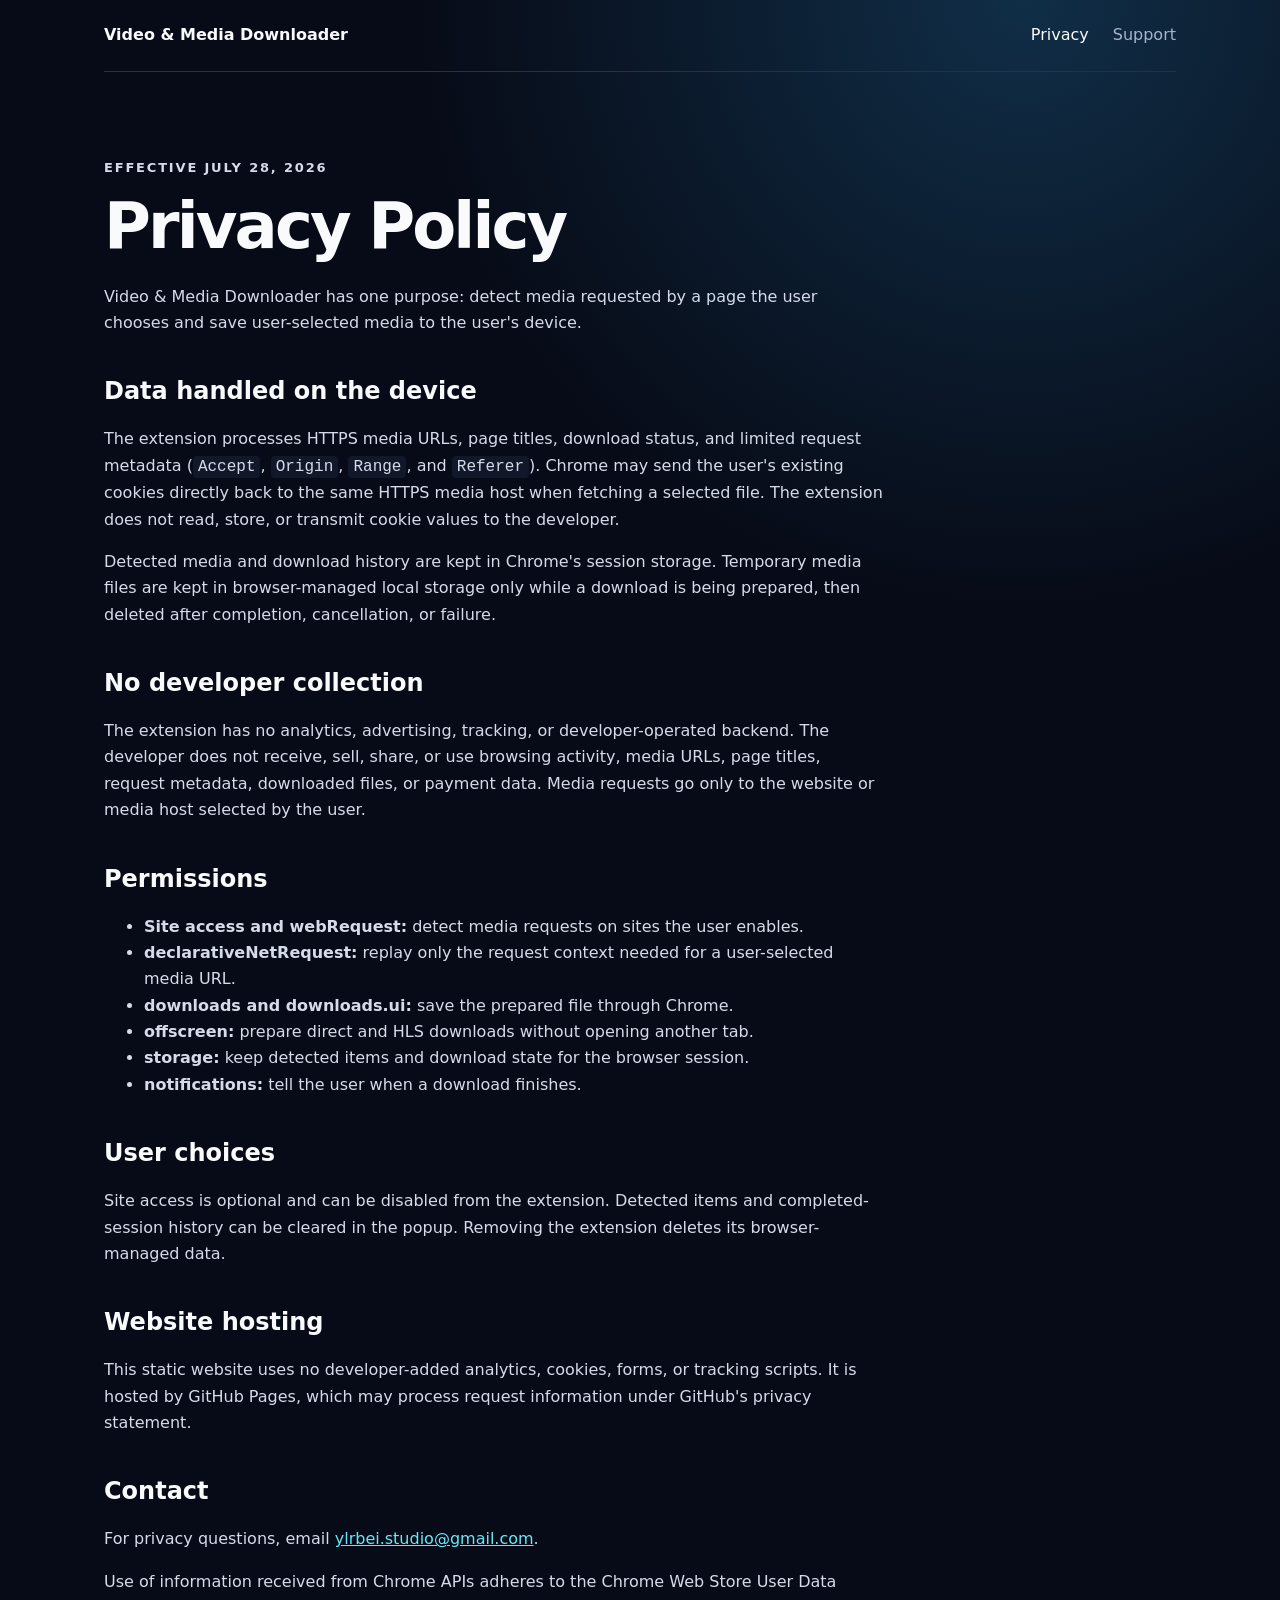
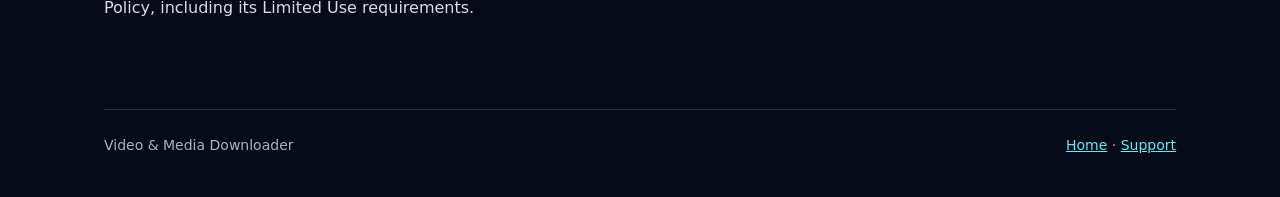
==== docs/privacy/index.html @ bb107ffa "Rename. Integrate with github pages" ====
<!doctype html>
<html lang="en">
  <head>
    <meta charset="utf-8">
    <meta name="viewport" content="width=device-width, initial-scale=1">
    <title>Privacy Policy — Video &amp; Media Downloader</title>
    <meta name="description" content="Privacy policy for the Video &amp; Media Downloader Chrome extension.">
    <link rel="canonical" href="https://jxmtoma.github.io/downloadSwift/privacy/">
    <link rel="stylesheet" href="../styles.css">
  </head>
  <body>
    <header class="site-header">
      <a class="brand" href="../">Video &amp; Media Downloader</a>
      <nav aria-label="Main navigation">
        <a aria-current="page" href="./">Privacy</a>
        <a href="../support/">Support</a>
      </nav>
    </header>

    <main class="document">
      <p class="eyebrow">Effective July 28, 2026</p>
      <h1>Privacy Policy</h1>
      <p>Video &amp; Media Downloader has one purpose: detect media requested by a page the user chooses and save user-selected media to the user's device.</p>

      <h2>Data handled on the device</h2>
      <p>The extension processes HTTPS media URLs, page titles, download status, and limited request metadata (<code>Accept</code>, <code>Origin</code>, <code>Range</code>, and <code>Referer</code>). Chrome may send the user's existing cookies directly back to the same HTTPS media host when fetching a selected file. The extension does not read, store, or transmit cookie values to the developer.</p>
      <p>Detected media and download history are kept in Chrome's session storage. Temporary media files are kept in browser-managed local storage only while a download is being prepared, then deleted after completion, cancellation, or failure.</p>

      <h2>No developer collection</h2>
      <p>The extension has no analytics, advertising, tracking, or developer-operated backend. The developer does not receive, sell, share, or use browsing activity, media URLs, page titles, request metadata, downloaded files, or payment data. Media requests go only to the website or media host selected by the user.</p>

      <h2>Permissions</h2>
      <ul>
        <li><strong>Site access and webRequest:</strong> detect media requests on sites the user enables.</li>
        <li><strong>declarativeNetRequest:</strong> replay only the request context needed for a user-selected media URL.</li>
        <li><strong>downloads and downloads.ui:</strong> save the prepared file through Chrome.</li>
        <li><strong>offscreen:</strong> prepare direct and HLS downloads without opening another tab.</li>
        <li><strong>storage:</strong> keep detected items and download state for the browser session.</li>
        <li><strong>notifications:</strong> tell the user when a download finishes.</li>
      </ul>

      <h2>User choices</h2>
      <p>Site access is optional and can be disabled from the extension. Detected items and completed-session history can be cleared in the popup. Removing the extension deletes its browser-managed data.</p>

      <h2>Website hosting</h2>
      <p>This static website uses no developer-added analytics, cookies, forms, or tracking scripts. It is hosted by GitHub Pages, which may process request information under GitHub's privacy statement.</p>

      <h2>Contact</h2>
      <p>For privacy questions, email <a href="mailto:ylrbei.studio@gmail.com">ylrbei.studio@gmail.com</a>.</p>
      <p>Use of information received from Chrome APIs adheres to the Chrome Web Store User Data Policy, including its Limited Use requirements.</p>
    </main>

    <footer>
      <span>Video &amp; Media Downloader</span>
      <span><a href="../">Home</a> · <a href="../support/">Support</a></span>
    </footer>
  </body>
</html>
---- docs/styles.css ----
:root {
  color-scheme: dark;
  --accent: #67e8f9;
  --border: #25304a;
  --muted: #a8b3cf;
  --panel: #11182a;
  --text: #f8fafc;
}

* { box-sizing: border-box; }

body {
  background: radial-gradient(circle at 80% 0, #102e47 0, #070b17 38rem);
  color: var(--text);
  font: 16px/1.65 system-ui, -apple-system, BlinkMacSystemFont, "Segoe UI", sans-serif;
  margin: 0 auto;
  max-width: 1120px;
  min-height: 100vh;
  padding: 0 24px;
}

a { color: var(--accent); }

.site-header,
footer {
  align-items: center;
  display: flex;
  justify-content: space-between;
}

.site-header {
  border-bottom: 1px solid var(--border);
  min-height: 72px;
}

.brand {
  color: var(--text);
  font-weight: 750;
  text-decoration: none;
}

nav { display: flex; gap: 24px; }
nav a { color: var(--muted); text-decoration: none; }
nav a:hover,
nav a[aria-current="page"] { color: var(--text); }

main { padding: 72px 0; }

.hero { max-width: 800px; padding: 56px 0 80px; }
.eyebrow { color: var(--accent); font-size: 13px; font-weight: 750; letter-spacing: .14em; text-transform: uppercase; }
h1 { font-size: clamp(42px, 7vw, 76px); letter-spacing: -.045em; line-height: 1.02; margin: 16px 0 24px; }
h2 { line-height: 1.25; }
.lede { color: var(--muted); font-size: 20px; max-width: 720px; }

.actions { display: flex; flex-wrap: wrap; gap: 12px; margin-top: 32px; }
.button { border: 1px solid var(--border); border-radius: 10px; color: var(--text); font-weight: 700; padding: 11px 18px; text-decoration: none; }
.button.primary { background: #4f46e5; border-color: #4f46e5; }

.grid { display: grid; gap: 16px; grid-template-columns: repeat(3, 1fr); }
.grid article,
.notice {
  background: color-mix(in srgb, var(--panel) 90%, transparent);
  border: 1px solid var(--border);
  border-radius: 16px;
  padding: 24px;
}
.grid p,
.notice p { color: var(--muted); }
.notice { margin-top: 16px; }

.document { max-width: 780px; }
.document h1 { font-size: clamp(42px, 6vw, 64px); }
.document h2 { margin-top: 40px; }
.document p,
.document li { color: #d6dbea; }
.document code { background: var(--panel); border-radius: 4px; padding: 2px 5px; }

footer {
  border-top: 1px solid var(--border);
  color: var(--muted);
  font-size: 14px;
  padding: 24px 0 40px;
}

@media (max-width: 720px) {
  .site-header { align-items: flex-start; flex-direction: column; gap: 10px; justify-content: center; }
  main { padding-top: 40px; }
  .hero { padding-top: 32px; }
  .grid { grid-template-columns: 1fr; }
  footer { align-items: flex-start; flex-direction: column; gap: 8px; }
}
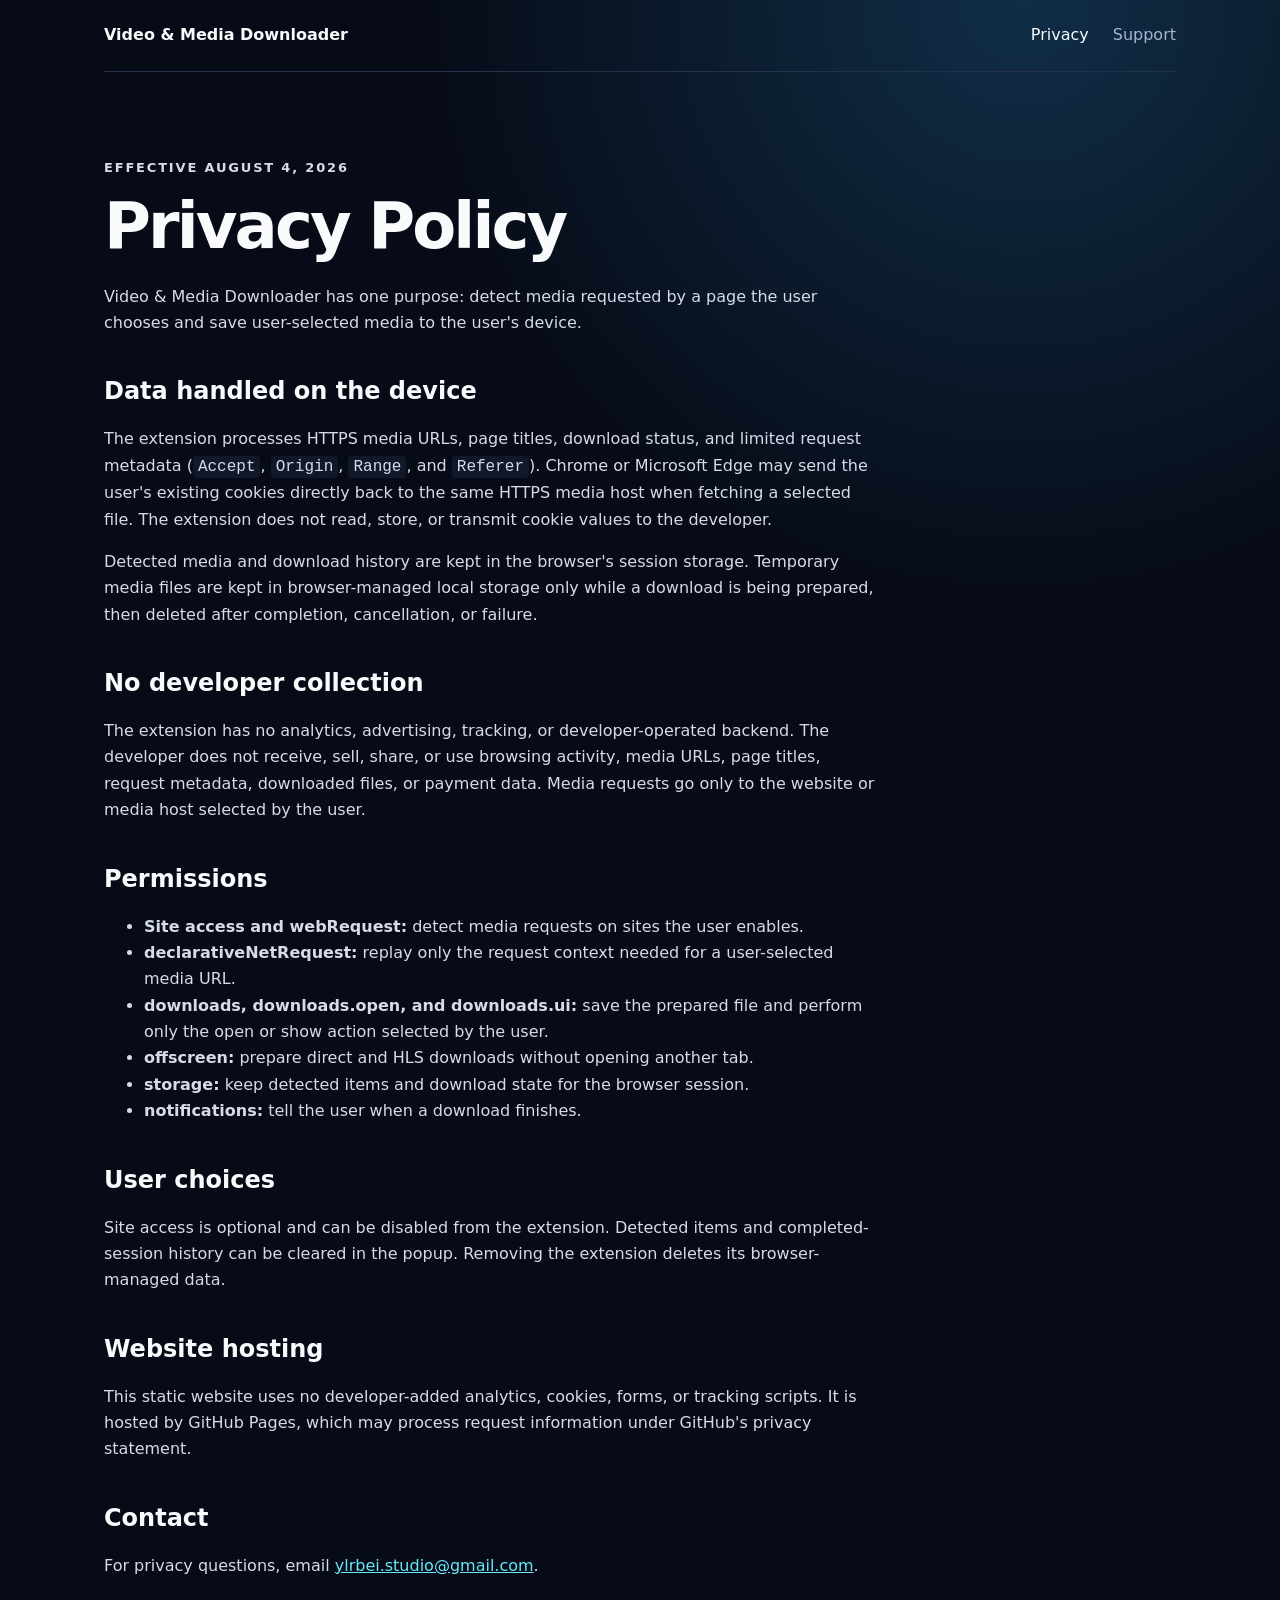
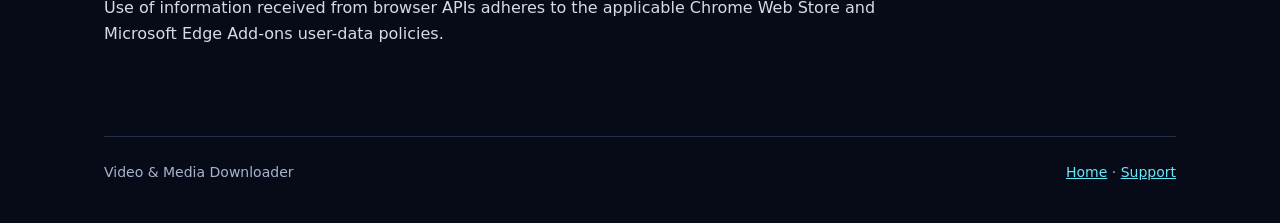
==== commit 4e761c25: "Publish 0.3.2. Support MS edge" ====
--- a/docs/privacy/index.html
+++ b/docs/privacy/index.html
@@ -4,7 +4,7 @@
     <meta charset="utf-8">
     <meta name="viewport" content="width=device-width, initial-scale=1">
     <title>Privacy Policy — Video &amp; Media Downloader</title>
-    <meta name="description" content="Privacy policy for the Video &amp; Media Downloader Chrome extension.">
+    <meta name="description" content="Privacy policy for the Video &amp; Media Downloader extension for Chrome and Microsoft Edge.">
     <link rel="canonical" href="https://jxmtoma.github.io/downloadSwift/privacy/">
     <link rel="stylesheet" href="../styles.css">
   </head>
@@ -18,13 +18,13 @@
     </header>
 
     <main class="document">
-      <p class="eyebrow">Effective July 28, 2026</p>
+      <p class="eyebrow">Effective August 4, 2026</p>
       <h1>Privacy Policy</h1>
       <p>Video &amp; Media Downloader has one purpose: detect media requested by a page the user chooses and save user-selected media to the user's device.</p>
 
       <h2>Data handled on the device</h2>
-      <p>The extension processes HTTPS media URLs, page titles, download status, and limited request metadata (<code>Accept</code>, <code>Origin</code>, <code>Range</code>, and <code>Referer</code>). Chrome may send the user's existing cookies directly back to the same HTTPS media host when fetching a selected file. The extension does not read, store, or transmit cookie values to the developer.</p>
-      <p>Detected media and download history are kept in Chrome's session storage. Temporary media files are kept in browser-managed local storage only while a download is being prepared, then deleted after completion, cancellation, or failure.</p>
+      <p>The extension processes HTTPS media URLs, page titles, download status, and limited request metadata (<code>Accept</code>, <code>Origin</code>, <code>Range</code>, and <code>Referer</code>). Chrome or Microsoft Edge may send the user's existing cookies directly back to the same HTTPS media host when fetching a selected file. The extension does not read, store, or transmit cookie values to the developer.</p>
+      <p>Detected media and download history are kept in the browser's session storage. Temporary media files are kept in browser-managed local storage only while a download is being prepared, then deleted after completion, cancellation, or failure.</p>
 
       <h2>No developer collection</h2>
       <p>The extension has no analytics, advertising, tracking, or developer-operated backend. The developer does not receive, sell, share, or use browsing activity, media URLs, page titles, request metadata, downloaded files, or payment data. Media requests go only to the website or media host selected by the user.</p>
@@ -33,7 +33,7 @@
       <ul>
         <li><strong>Site access and webRequest:</strong> detect media requests on sites the user enables.</li>
         <li><strong>declarativeNetRequest:</strong> replay only the request context needed for a user-selected media URL.</li>
-        <li><strong>downloads and downloads.ui:</strong> save the prepared file through Chrome.</li>
+        <li><strong>downloads, downloads.open, and downloads.ui:</strong> save the prepared file and perform only the open or show action selected by the user.</li>
         <li><strong>offscreen:</strong> prepare direct and HLS downloads without opening another tab.</li>
         <li><strong>storage:</strong> keep detected items and download state for the browser session.</li>
         <li><strong>notifications:</strong> tell the user when a download finishes.</li>
@@ -47,7 +47,7 @@
 
       <h2>Contact</h2>
       <p>For privacy questions, email <a href="mailto:ylrbei.studio@gmail.com">ylrbei.studio@gmail.com</a>.</p>
-      <p>Use of information received from Chrome APIs adheres to the Chrome Web Store User Data Policy, including its Limited Use requirements.</p>
+      <p>Use of information received from browser APIs adheres to the applicable Chrome Web Store and Microsoft Edge Add-ons user-data policies.</p>
     </main>
 
     <footer>
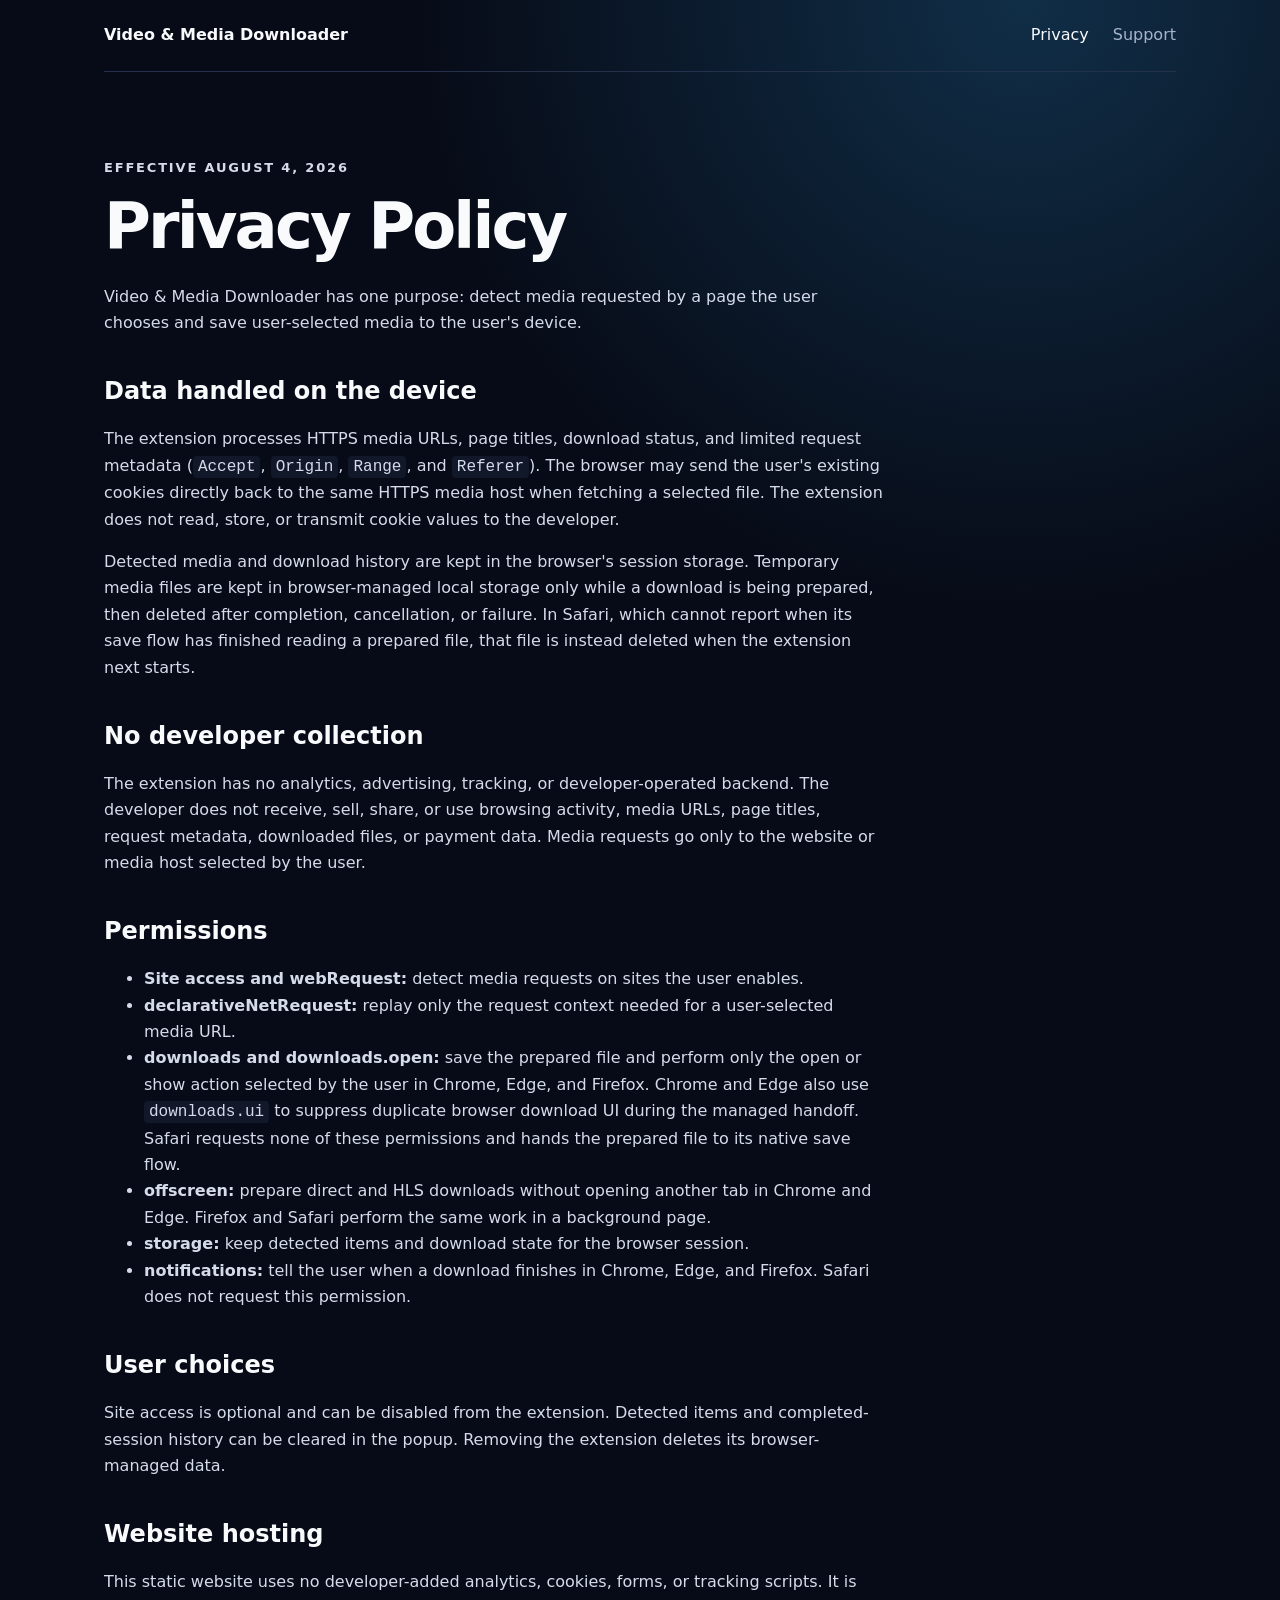
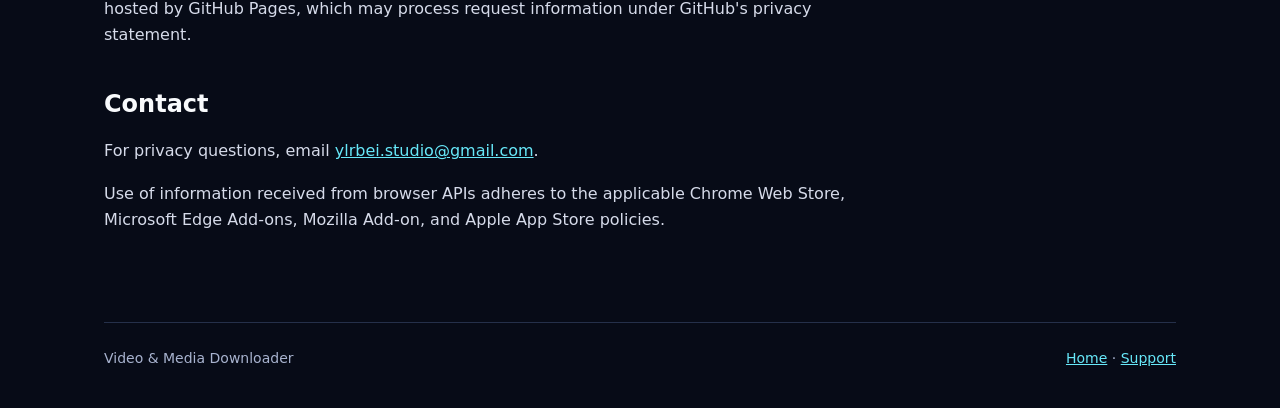
==== commit cbadc5be: "Add Firefox, Safari, DASH, bilibili, and progressive MP4 output Release 0.4.0 broadens the extension" ====
--- a/docs/privacy/index.html
+++ b/docs/privacy/index.html
@@ -4,7 +4,7 @@
     <meta charset="utf-8">
     <meta name="viewport" content="width=device-width, initial-scale=1">
     <title>Privacy Policy — Video &amp; Media Downloader</title>
-    <meta name="description" content="Privacy policy for the Video &amp; Media Downloader extension for Chrome and Microsoft Edge.">
+    <meta name="description" content="Privacy policy for the Video &amp; Media Downloader extension for Chrome, Microsoft Edge, Firefox, and Safari.">
     <link rel="canonical" href="https://jxmtoma.github.io/downloadSwift/privacy/">
     <link rel="stylesheet" href="../styles.css">
   </head>
@@ -23,8 +23,8 @@
       <p>Video &amp; Media Downloader has one purpose: detect media requested by a page the user chooses and save user-selected media to the user's device.</p>
 
       <h2>Data handled on the device</h2>
-      <p>The extension processes HTTPS media URLs, page titles, download status, and limited request metadata (<code>Accept</code>, <code>Origin</code>, <code>Range</code>, and <code>Referer</code>). Chrome or Microsoft Edge may send the user's existing cookies directly back to the same HTTPS media host when fetching a selected file. The extension does not read, store, or transmit cookie values to the developer.</p>
-      <p>Detected media and download history are kept in the browser's session storage. Temporary media files are kept in browser-managed local storage only while a download is being prepared, then deleted after completion, cancellation, or failure.</p>
+      <p>The extension processes HTTPS media URLs, page titles, download status, and limited request metadata (<code>Accept</code>, <code>Origin</code>, <code>Range</code>, and <code>Referer</code>). The browser may send the user's existing cookies directly back to the same HTTPS media host when fetching a selected file. The extension does not read, store, or transmit cookie values to the developer.</p>
+      <p>Detected media and download history are kept in the browser's session storage. Temporary media files are kept in browser-managed local storage only while a download is being prepared, then deleted after completion, cancellation, or failure. In Safari, which cannot report when its save flow has finished reading a prepared file, that file is instead deleted when the extension next starts.</p>
 
       <h2>No developer collection</h2>
       <p>The extension has no analytics, advertising, tracking, or developer-operated backend. The developer does not receive, sell, share, or use browsing activity, media URLs, page titles, request metadata, downloaded files, or payment data. Media requests go only to the website or media host selected by the user.</p>
@@ -33,10 +33,10 @@
       <ul>
         <li><strong>Site access and webRequest:</strong> detect media requests on sites the user enables.</li>
         <li><strong>declarativeNetRequest:</strong> replay only the request context needed for a user-selected media URL.</li>
-        <li><strong>downloads, downloads.open, and downloads.ui:</strong> save the prepared file and perform only the open or show action selected by the user.</li>
-        <li><strong>offscreen:</strong> prepare direct and HLS downloads without opening another tab.</li>
+        <li><strong>downloads and downloads.open:</strong> save the prepared file and perform only the open or show action selected by the user in Chrome, Edge, and Firefox. Chrome and Edge also use <code>downloads.ui</code> to suppress duplicate browser download UI during the managed handoff. Safari requests none of these permissions and hands the prepared file to its native save flow.</li>
+        <li><strong>offscreen:</strong> prepare direct and HLS downloads without opening another tab in Chrome and Edge. Firefox and Safari perform the same work in a background page.</li>
         <li><strong>storage:</strong> keep detected items and download state for the browser session.</li>
-        <li><strong>notifications:</strong> tell the user when a download finishes.</li>
+        <li><strong>notifications:</strong> tell the user when a download finishes in Chrome, Edge, and Firefox. Safari does not request this permission.</li>
       </ul>
 
       <h2>User choices</h2>
@@ -47,7 +47,7 @@
 
       <h2>Contact</h2>
       <p>For privacy questions, email <a href="mailto:ylrbei.studio@gmail.com">ylrbei.studio@gmail.com</a>.</p>
-      <p>Use of information received from browser APIs adheres to the applicable Chrome Web Store and Microsoft Edge Add-ons user-data policies.</p>
+      <p>Use of information received from browser APIs adheres to the applicable Chrome Web Store, Microsoft Edge Add-ons, Mozilla Add-on, and Apple App Store policies.</p>
     </main>
 
     <footer>
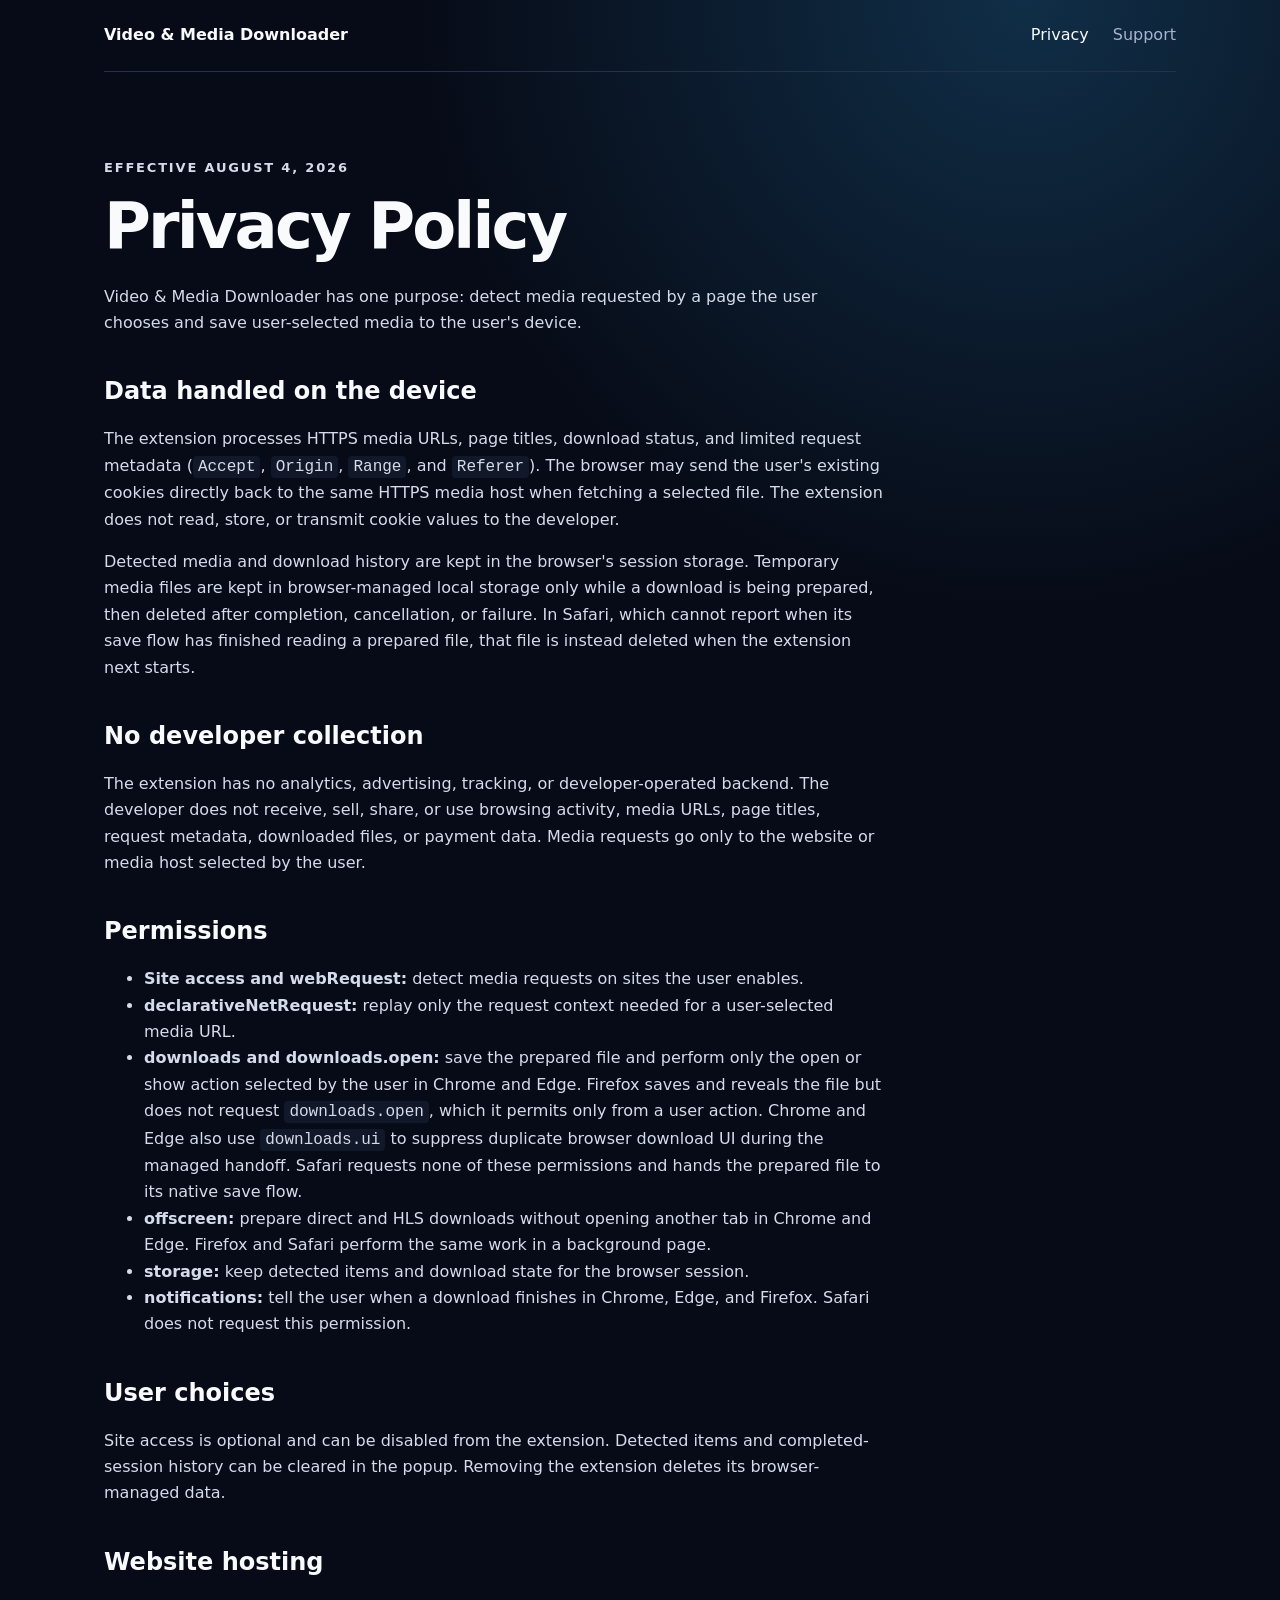
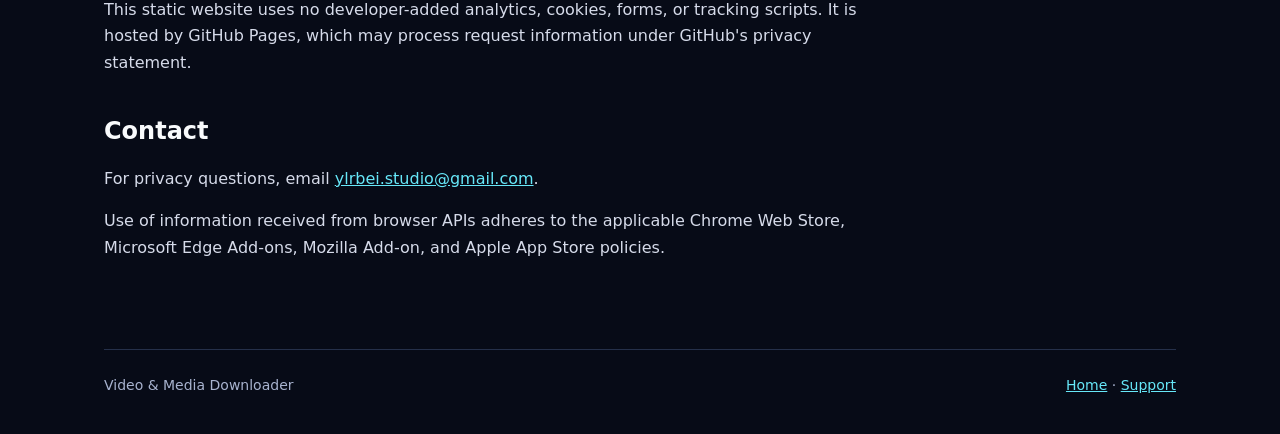
==== commit 16407e03: "Reveal the finished file on Firefox, where opening it is refused Firefox allows downloads.open only " ====
--- a/docs/privacy/index.html
+++ b/docs/privacy/index.html
@@ -33,7 +33,7 @@
       <ul>
         <li><strong>Site access and webRequest:</strong> detect media requests on sites the user enables.</li>
         <li><strong>declarativeNetRequest:</strong> replay only the request context needed for a user-selected media URL.</li>
-        <li><strong>downloads and downloads.open:</strong> save the prepared file and perform only the open or show action selected by the user in Chrome, Edge, and Firefox. Chrome and Edge also use <code>downloads.ui</code> to suppress duplicate browser download UI during the managed handoff. Safari requests none of these permissions and hands the prepared file to its native save flow.</li>
+        <li><strong>downloads and downloads.open:</strong> save the prepared file and perform only the open or show action selected by the user in Chrome and Edge. Firefox saves and reveals the file but does not request <code>downloads.open</code>, which it permits only from a user action. Chrome and Edge also use <code>downloads.ui</code> to suppress duplicate browser download UI during the managed handoff. Safari requests none of these permissions and hands the prepared file to its native save flow.</li>
         <li><strong>offscreen:</strong> prepare direct and HLS downloads without opening another tab in Chrome and Edge. Firefox and Safari perform the same work in a background page.</li>
         <li><strong>storage:</strong> keep detected items and download state for the browser session.</li>
         <li><strong>notifications:</strong> tell the user when a download finishes in Chrome, Edge, and Firefox. Safari does not request this permission.</li>
--- a/docs/styles.css
+++ b/docs/styles.css
@@ -53,8 +53,9 @@
 .lede { color: var(--muted); font-size: 20px; max-width: 720px; }
 
 .actions { display: flex; flex-wrap: wrap; gap: 12px; margin-top: 32px; }
-.button { border: 1px solid var(--border); border-radius: 10px; color: var(--text); font-weight: 700; padding: 11px 18px; text-decoration: none; }
+.button { align-items: center; border: 1px solid var(--border); border-radius: 10px; color: var(--text); display: inline-flex; font-weight: 700; gap: 9px; padding: 11px 18px; text-decoration: none; }
 .button.primary { background: #4f46e5; border-color: #4f46e5; }
+.button svg { fill: currentColor; height: 19px; width: 19px; }
 
 .grid { display: grid; gap: 16px; grid-template-columns: repeat(3, 1fr); }
 .grid article,
@@ -65,8 +66,15 @@
   padding: 24px;
 }
 .grid p,
-.notice p { color: var(--muted); }
+.notice p,
+.notice li { color: var(--muted); }
 .notice { margin-top: 16px; }
+.notice h3 { font-size: 17px; margin: 28px 0 8px; }
+.notice ul { margin: 0; padding-left: 20px; }
+.notice summary { color: var(--accent); cursor: pointer; margin-top: 28px; }
+.tag { background: var(--panel); border: 1px solid var(--border); border-radius: 999px; color: var(--accent); font-size: 12px; font-weight: 700; letter-spacing: .08em; padding: 2px 9px; text-transform: uppercase; vertical-align: 2px; }
+.tag.soon { color: var(--muted); }
+.meta { color: var(--muted); font-size: 14px; margin-top: 20px; }
 
 .document { max-width: 780px; }
 .document h1 { font-size: clamp(42px, 6vw, 64px); }
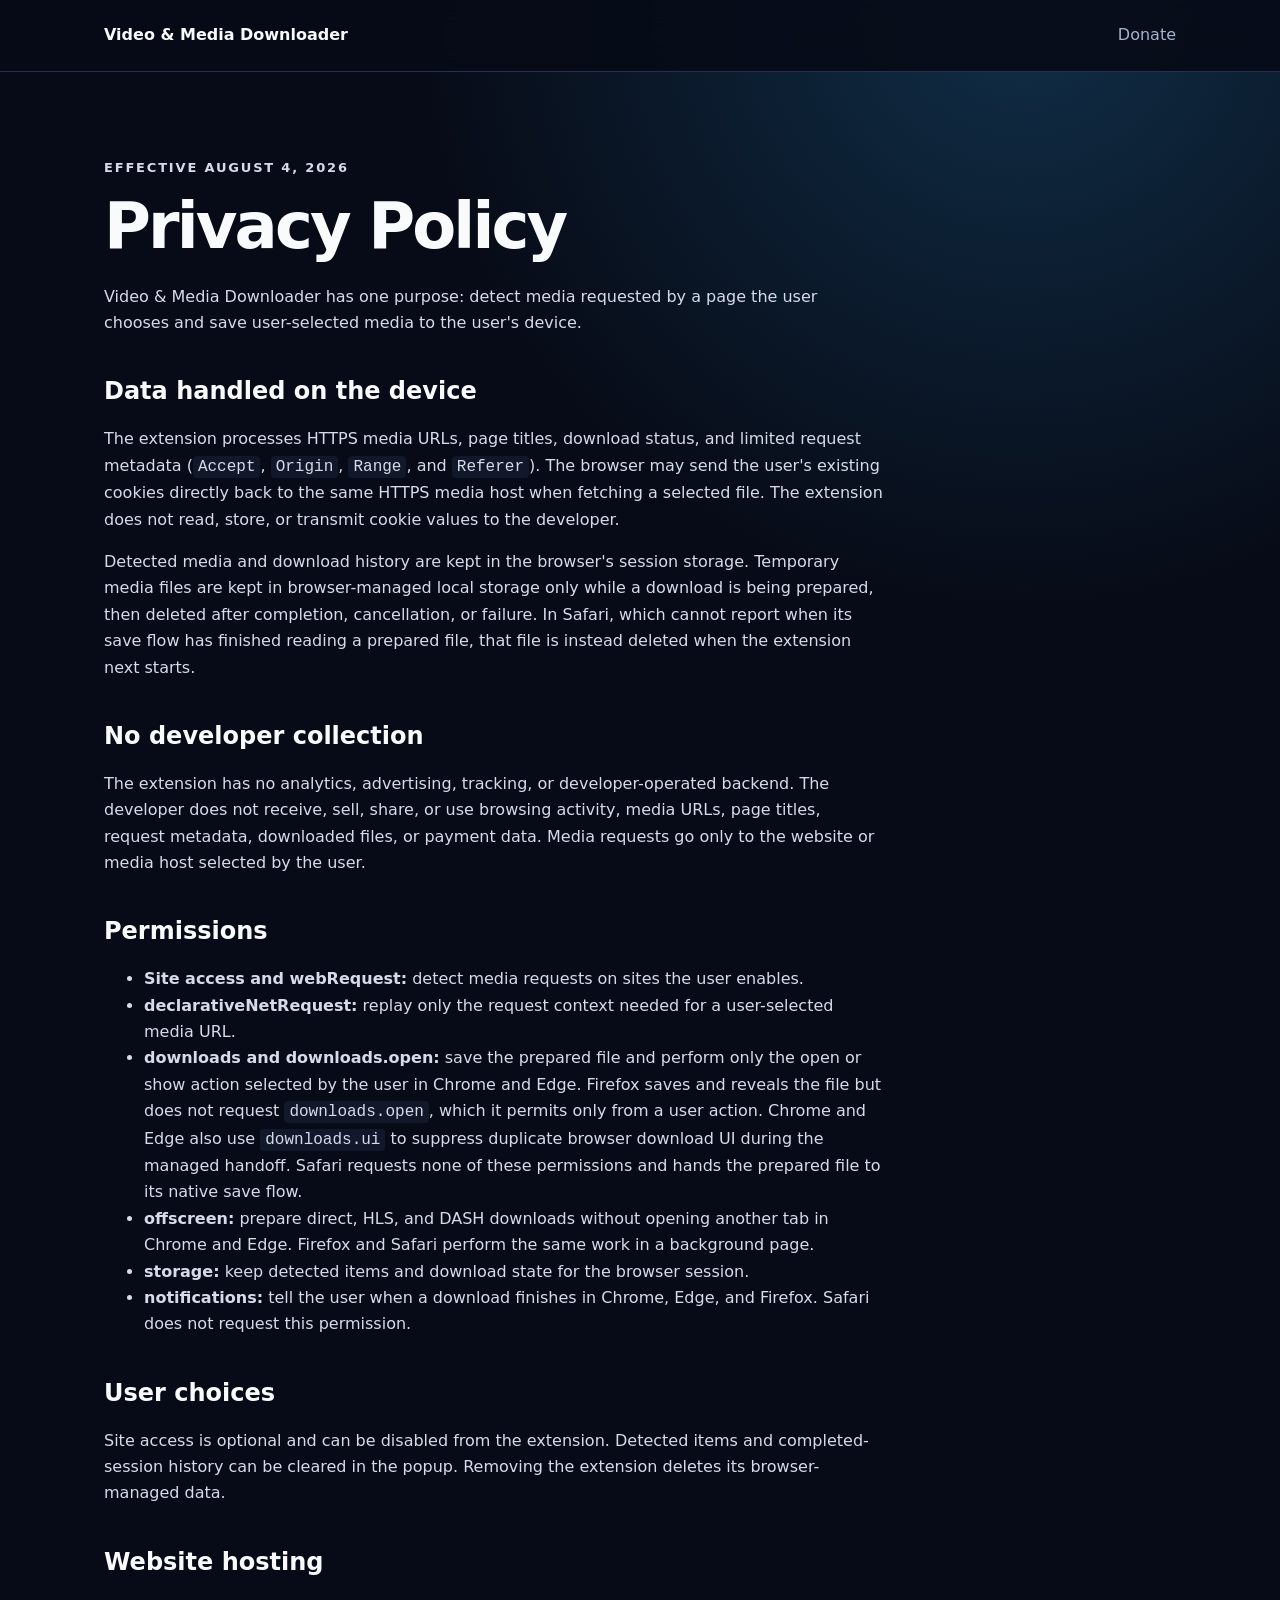
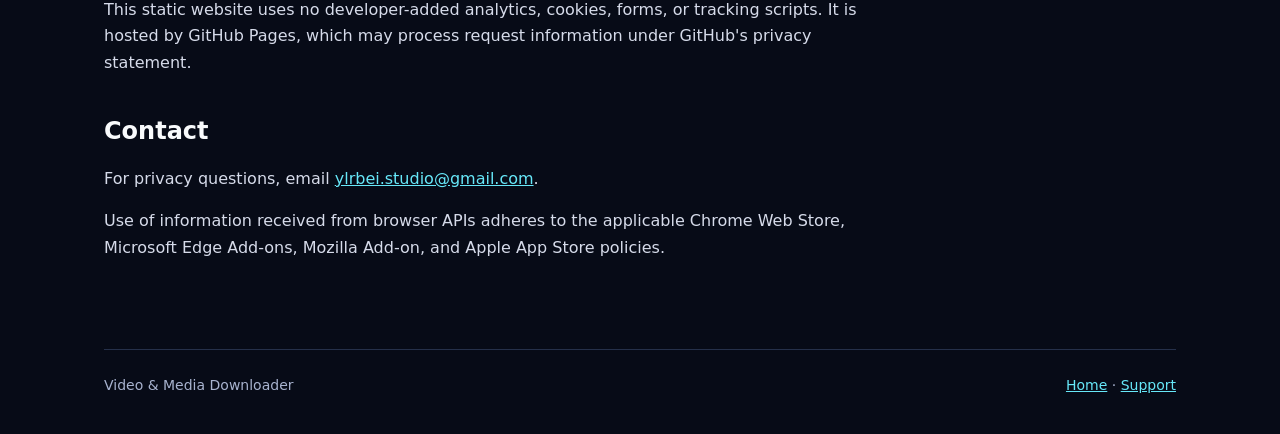
==== commit 1ced5b62: "Prepare 0.5.0 browser release" ====
--- a/docs/privacy/index.html
+++ b/docs/privacy/index.html
@@ -7,13 +7,13 @@
     <meta name="description" content="Privacy policy for the Video &amp; Media Downloader extension for Chrome, Microsoft Edge, Firefox, and Safari.">
     <link rel="canonical" href="https://jxmtoma.github.io/downloadSwift/privacy/">
     <link rel="stylesheet" href="../styles.css">
+    <script src="../site.js" defer></script>
   </head>
   <body>
     <header class="site-header">
       <a class="brand" href="../">Video &amp; Media Downloader</a>
       <nav aria-label="Main navigation">
-        <a aria-current="page" href="./">Privacy</a>
-        <a href="../support/">Support</a>
+        <a href="https://github.com/sponsors/jxmtoma">Donate</a>
       </nav>
     </header>
 
@@ -34,7 +34,7 @@
         <li><strong>Site access and webRequest:</strong> detect media requests on sites the user enables.</li>
         <li><strong>declarativeNetRequest:</strong> replay only the request context needed for a user-selected media URL.</li>
         <li><strong>downloads and downloads.open:</strong> save the prepared file and perform only the open or show action selected by the user in Chrome and Edge. Firefox saves and reveals the file but does not request <code>downloads.open</code>, which it permits only from a user action. Chrome and Edge also use <code>downloads.ui</code> to suppress duplicate browser download UI during the managed handoff. Safari requests none of these permissions and hands the prepared file to its native save flow.</li>
-        <li><strong>offscreen:</strong> prepare direct and HLS downloads without opening another tab in Chrome and Edge. Firefox and Safari perform the same work in a background page.</li>
+        <li><strong>offscreen:</strong> prepare direct, HLS, and DASH downloads without opening another tab in Chrome and Edge. Firefox and Safari perform the same work in a background page.</li>
         <li><strong>storage:</strong> keep detected items and download state for the browser session.</li>
         <li><strong>notifications:</strong> tell the user when a download finishes in Chrome, Edge, and Firefox. Safari does not request this permission.</li>
       </ul>
--- a/docs/styles.css
+++ b/docs/styles.css
@@ -8,6 +8,8 @@
 }
 
 * { box-sizing: border-box; }
+
+html { scroll-padding-top: 96px; }
 
 body {
   background: radial-gradient(circle at 80% 0, #102e47 0, #070b17 38rem);
@@ -29,8 +31,17 @@
 }
 
 .site-header {
+  backdrop-filter: blur(14px);
+  background: rgb(7 11 23 / 92%);
   border-bottom: 1px solid var(--border);
+  left: 0;
   min-height: 72px;
+  padding: 0 max(24px, calc((100vw - 1072px) / 2));
+  position: fixed;
+  right: 0;
+  top: 0;
+  width: 100%;
+  z-index: 10;
 }
 
 .brand {
@@ -44,7 +55,7 @@
 nav a:hover,
 nav a[aria-current="page"] { color: var(--text); }
 
-main { padding: 72px 0; }
+main { padding: 144px 0 72px; }
 
 .hero { max-width: 800px; padding: 56px 0 80px; }
 .eyebrow { color: var(--accent); font-size: 13px; font-weight: 750; letter-spacing: .14em; text-transform: uppercase; }
@@ -56,6 +67,31 @@
 .button { align-items: center; border: 1px solid var(--border); border-radius: 10px; color: var(--text); display: inline-flex; font-weight: 700; gap: 9px; padding: 11px 18px; text-decoration: none; }
 .button.primary { background: #4f46e5; border-color: #4f46e5; }
 .button svg { fill: currentColor; height: 19px; width: 19px; }
+.firefox-icon {
+  filter: brightness(0) invert(1);
+  height: 19px;
+  width: 19px;
+}
+
+.install-shortcut {
+  align-items: center;
+  background: var(--accent);
+  border: 1px solid var(--accent);
+  border-radius: 50%;
+  bottom: 24px;
+  box-shadow: 0 10px 28px rgb(0 0 0 / 35%);
+  color: #07101d;
+  display: flex;
+  height: 50px;
+  justify-content: center;
+  position: fixed;
+  right: max(24px, calc((100vw - 1072px) / 2));
+  width: 50px;
+  z-index: 9;
+}
+.install-shortcut[hidden] { display: none; }
+.install-shortcut:hover { background: #a5f3fc; color: #07101d; }
+.install-shortcut svg { height: 24px; width: 24px; }
 
 .grid { display: grid; gap: 16px; grid-template-columns: repeat(3, 1fr); }
 .grid article,
@@ -69,6 +105,22 @@
 .notice p,
 .notice li { color: var(--muted); }
 .notice { margin-top: 16px; }
+.showcase {
+  align-items: center;
+  background: color-mix(in srgb, var(--panel) 90%, transparent);
+  border: 1px solid var(--border);
+  border-radius: 16px;
+  display: grid;
+  gap: 32px;
+  grid-template-columns: minmax(220px, .75fr) minmax(0, 1.25fr);
+  margin-top: 16px;
+  padding: 32px;
+}
+.showcase h2 { font-size: clamp(28px, 4vw, 42px); margin: 12px 0 16px; }
+.showcase p:not(.eyebrow) { color: var(--muted); }
+.showcase figure { margin: 0; }
+.showcase img { border: 1px solid var(--border); border-radius: 12px; display: block; width: 100%; }
+.showcase figcaption { color: var(--muted); font-size: 13px; margin-top: 10px; }
 .notice h3 { font-size: 17px; margin: 28px 0 8px; }
 .notice ul { margin: 0; padding-left: 20px; }
 .notice summary { color: var(--accent); cursor: pointer; margin-top: 28px; }
@@ -92,8 +144,9 @@
 
 @media (max-width: 720px) {
   .site-header { align-items: flex-start; flex-direction: column; gap: 10px; justify-content: center; }
-  main { padding-top: 40px; }
+  main { padding-top: 112px; }
   .hero { padding-top: 32px; }
   .grid { grid-template-columns: 1fr; }
+  .showcase { grid-template-columns: 1fr; padding: 24px; }
   footer { align-items: flex-start; flex-direction: column; gap: 8px; }
 }
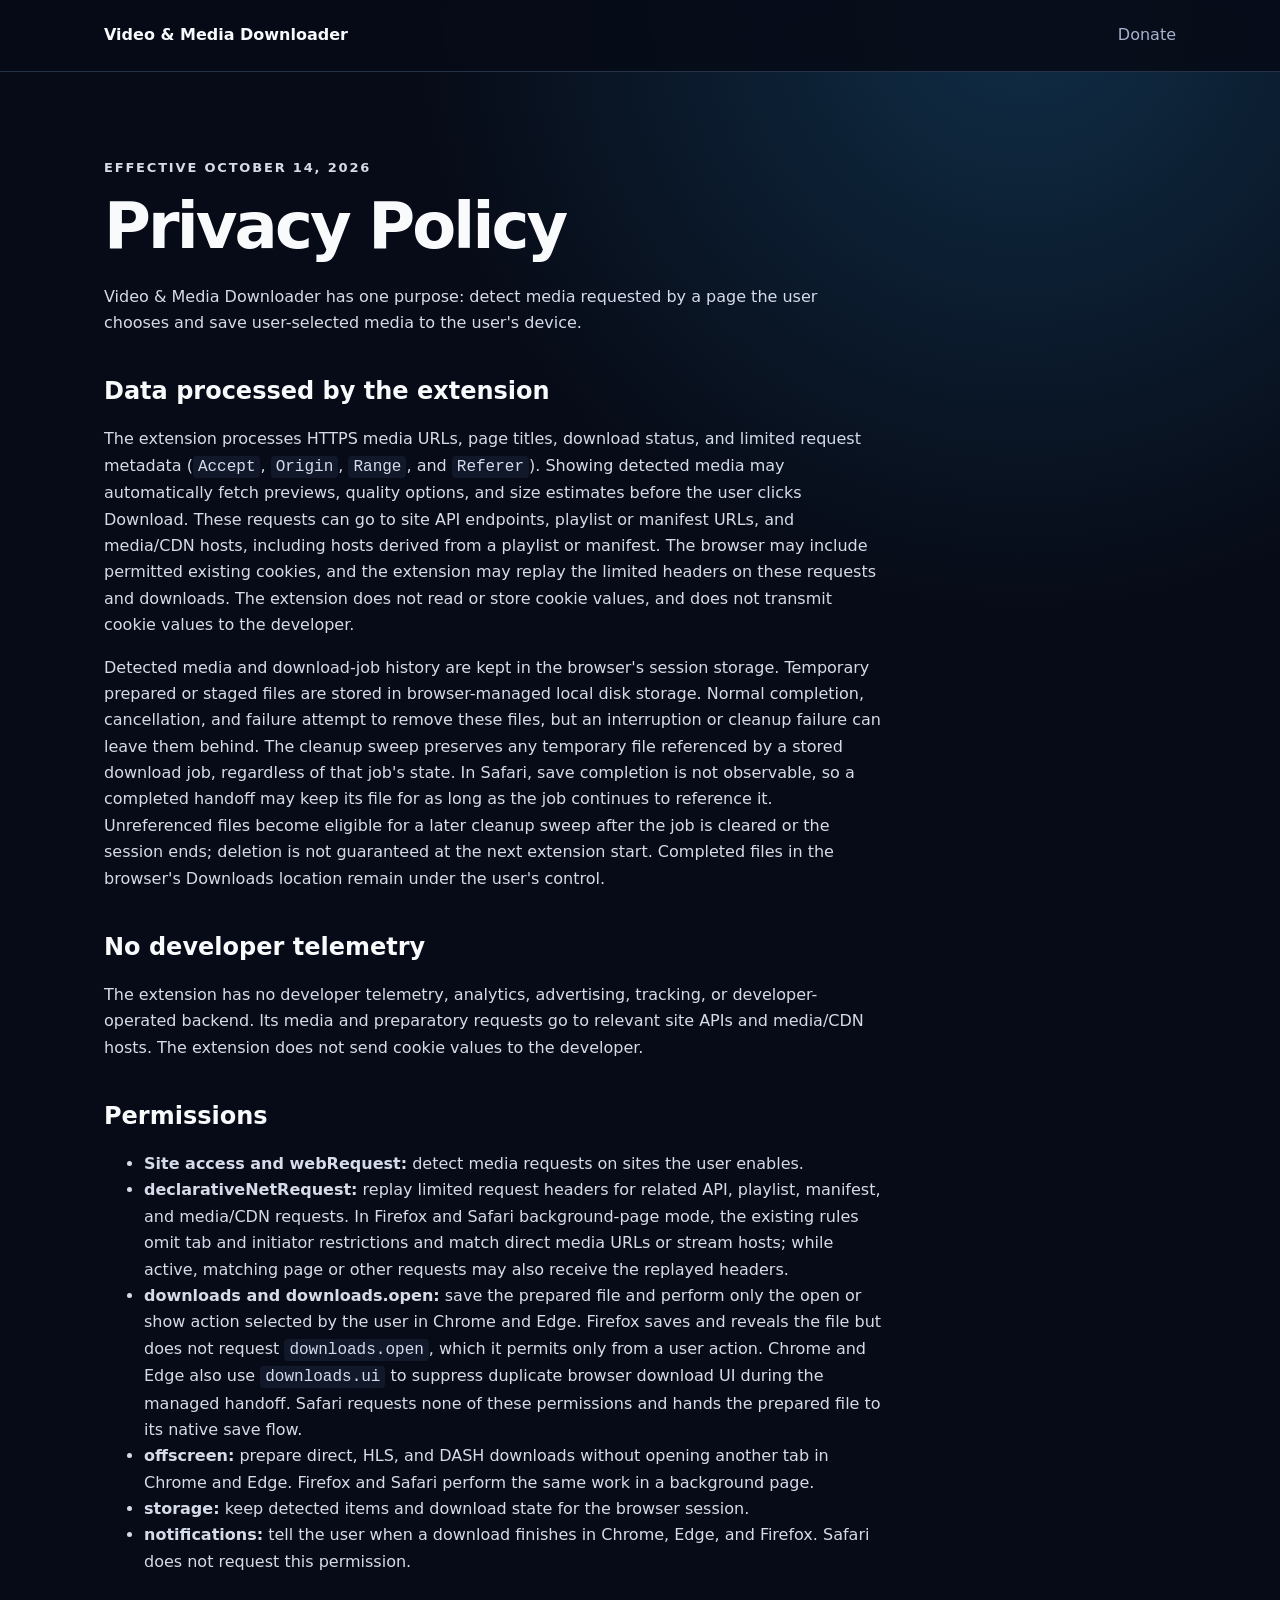
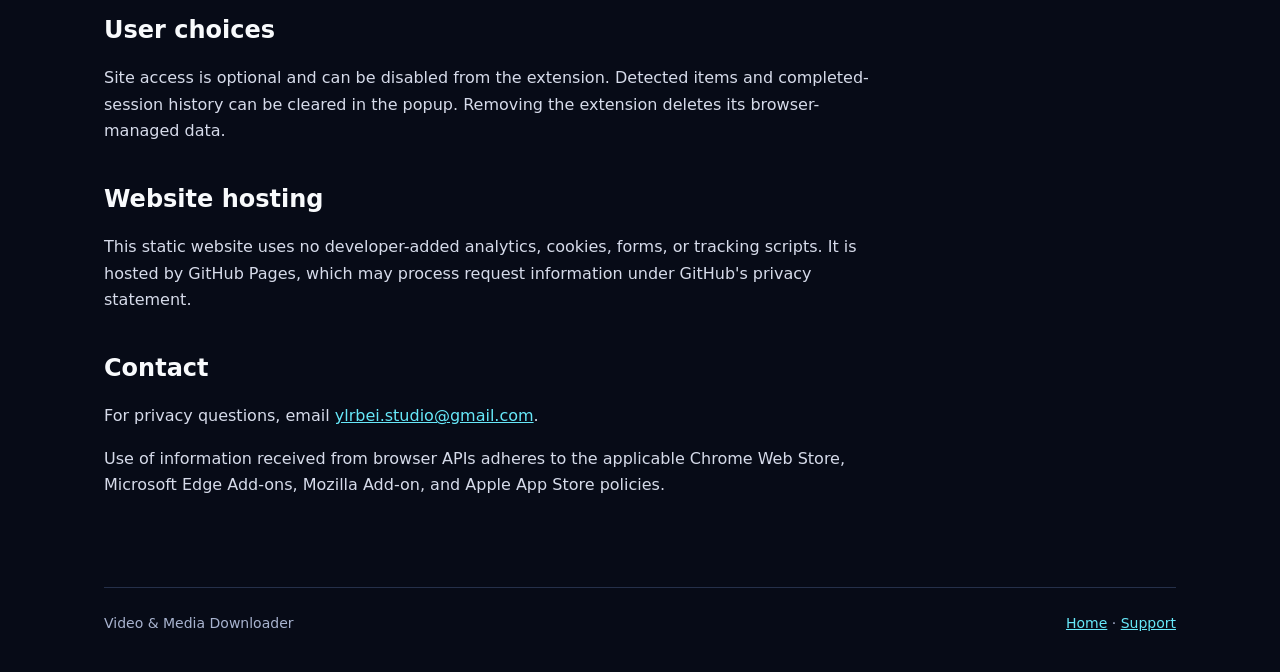
==== commit e4aba2f8: "Clarify media request disclosures and source build instructions" ====
--- a/docs/privacy/index.html
+++ b/docs/privacy/index.html
@@ -18,21 +18,21 @@
     </header>
 
     <main class="document">
-      <p class="eyebrow">Effective August 4, 2026</p>
+      <p class="eyebrow">Effective October 14, 2026</p>
       <h1>Privacy Policy</h1>
       <p>Video &amp; Media Downloader has one purpose: detect media requested by a page the user chooses and save user-selected media to the user's device.</p>
 
-      <h2>Data handled on the device</h2>
-      <p>The extension processes HTTPS media URLs, page titles, download status, and limited request metadata (<code>Accept</code>, <code>Origin</code>, <code>Range</code>, and <code>Referer</code>). The browser may send the user's existing cookies directly back to the same HTTPS media host when fetching a selected file. The extension does not read, store, or transmit cookie values to the developer.</p>
-      <p>Detected media and download history are kept in the browser's session storage. Temporary media files are kept in browser-managed local storage only while a download is being prepared, then deleted after completion, cancellation, or failure. In Safari, which cannot report when its save flow has finished reading a prepared file, that file is instead deleted when the extension next starts.</p>
+      <h2>Data processed by the extension</h2>
+      <p>The extension processes HTTPS media URLs, page titles, download status, and limited request metadata (<code>Accept</code>, <code>Origin</code>, <code>Range</code>, and <code>Referer</code>). Showing detected media may automatically fetch previews, quality options, and size estimates before the user clicks Download. These requests can go to site API endpoints, playlist or manifest URLs, and media/CDN hosts, including hosts derived from a playlist or manifest. The browser may include permitted existing cookies, and the extension may replay the limited headers on these requests and downloads. The extension does not read or store cookie values, and does not transmit cookie values to the developer.</p>
+      <p>Detected media and download-job history are kept in the browser's session storage. Temporary prepared or staged files are stored in browser-managed local disk storage. Normal completion, cancellation, and failure attempt to remove these files, but an interruption or cleanup failure can leave them behind. The cleanup sweep preserves any temporary file referenced by a stored download job, regardless of that job's state. In Safari, save completion is not observable, so a completed handoff may keep its file for as long as the job continues to reference it. Unreferenced files become eligible for a later cleanup sweep after the job is cleared or the session ends; deletion is not guaranteed at the next extension start. Completed files in the browser's Downloads location remain under the user's control.</p>
 
-      <h2>No developer collection</h2>
-      <p>The extension has no analytics, advertising, tracking, or developer-operated backend. The developer does not receive, sell, share, or use browsing activity, media URLs, page titles, request metadata, downloaded files, or payment data. Media requests go only to the website or media host selected by the user.</p>
+      <h2>No developer telemetry</h2>
+      <p>The extension has no developer telemetry, analytics, advertising, tracking, or developer-operated backend. Its media and preparatory requests go to relevant site APIs and media/CDN hosts. The extension does not send cookie values to the developer.</p>
 
       <h2>Permissions</h2>
       <ul>
         <li><strong>Site access and webRequest:</strong> detect media requests on sites the user enables.</li>
-        <li><strong>declarativeNetRequest:</strong> replay only the request context needed for a user-selected media URL.</li>
+        <li><strong>declarativeNetRequest:</strong> replay limited request headers for related API, playlist, manifest, and media/CDN requests. In Firefox and Safari background-page mode, the existing rules omit tab and initiator restrictions and match direct media URLs or stream hosts; while active, matching page or other requests may also receive the replayed headers.</li>
         <li><strong>downloads and downloads.open:</strong> save the prepared file and perform only the open or show action selected by the user in Chrome and Edge. Firefox saves and reveals the file but does not request <code>downloads.open</code>, which it permits only from a user action. Chrome and Edge also use <code>downloads.ui</code> to suppress duplicate browser download UI during the managed handoff. Safari requests none of these permissions and hands the prepared file to its native save flow.</li>
         <li><strong>offscreen:</strong> prepare direct, HLS, and DASH downloads without opening another tab in Chrome and Edge. Firefox and Safari perform the same work in a background page.</li>
         <li><strong>storage:</strong> keep detected items and download state for the browser session.</li>
